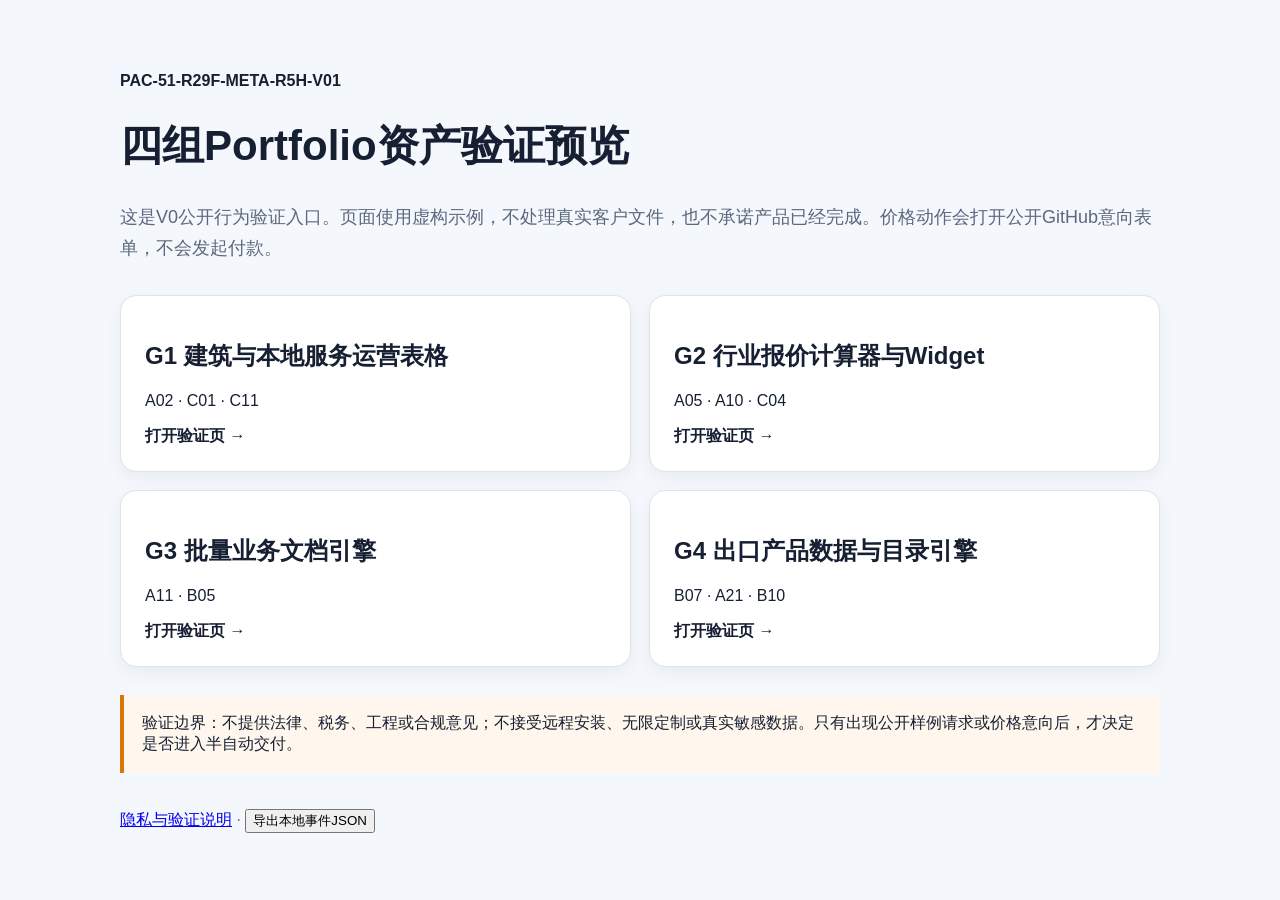
==== index.html @ 6216c7d0 "Add V0 validation landing page" ====
<!DOCTYPE html>
<html lang="zh-CN"><head><meta charset="utf-8"/><meta content="width=device-width,initial-scale=1" name="viewport"/><title>Portfolio V0/V1 并行验证</title><style>body{margin:0;background:#f4f7fb;color:#172033;font-family:Arial,"Microsoft YaHei",sans-serif}main{max-width:1040px;margin:auto;padding:56px 24px}h1{font-size:42px}.lead{font-size:18px;line-height:1.7;color:#5b687d}.grid{display:grid;grid-template-columns:repeat(2,1fr);gap:18px;margin-top:32px}.card{display:block;padding:24px;border:1px solid #dbe3ef;border-radius:16px;background:#fff;color:inherit;text-decoration:none;box-shadow:0 6px 18px rgba(15,23,42,.05)}.card:hover{transform:translateY(-2px)}.note{margin-top:28px;padding:18px;border-left:4px solid #d97706;background:#fff7ed}footer{margin-top:36px;color:#64748b}@media(max-width:700px){.grid{grid-template-columns:1fr}h1{font-size:32px}}</style></head><body><main><p><strong>PAC-51-R29F-META-R5H-V01</strong></p><h1>四组Portfolio资产验证预览</h1><p class="lead">这是V0公开行为验证入口。页面使用虚构示例，不处理真实客户文件，也不承诺产品已经完成。价格动作会打开公开GitHub意向表单，不会发起付款。</p><div class="grid"><a class="card" href="G1_construction_operations.html" onclick="pacTrack('variant_select','A02 · C01 · C11')"><h2>G1 建筑与本地服务运营表格</h2><p>A02 · C01 · C11</p><strong>打开验证页 →</strong></a><a class="card" href="G2_quote_calculators.html" onclick="pacTrack('variant_select','A05 · A10 · C04')"><h2>G2 行业报价计算器与Widget</h2><p>A05 · A10 · C04</p><strong>打开验证页 →</strong></a><a class="card" href="G3_batch_documents.html" onclick="pacTrack('variant_select','A11 · B05')"><h2>G3 批量业务文档引擎</h2><p>A11 · B05</p><strong>打开验证页 →</strong></a><a class="card" href="G4_export_data_catalog.html" onclick="pacTrack('variant_select','B07 · A21 · B10')"><h2>G4 出口产品数据与目录引擎</h2><p>B07 · A21 · B10</p><strong>打开验证页 →</strong></a></div><div class="note">验证边界：不提供法律、税务、工程或合规意见；不接受远程安装、无限定制或真实敏感数据。只有出现公开样例请求或价格意向后，才决定是否进入半自动交付。</div><footer><a href="privacy.html">隐私与验证说明</a> · <button onclick="pacExport()">导出本地事件JSON</button></footer></main><script>
(function(){
  const KEY='pac_v01_events';
  function events(){try{return JSON.parse(localStorage.getItem(KEY)||'[]')}catch(e){return []}}
  window.pacTrack=function(name,variant,value){
    const row={timestamp:new Date().toISOString(),experiment_id:'PAC-51-R29F-META-R5H-V01',variant_id:variant||'',session_id:(sessionStorage.pac_sid||(sessionStorage.pac_sid=crypto.randomUUID())),event_name:name,source:new URLSearchParams(location.search).get('utm_source')||'direct',medium:new URLSearchParams(location.search).get('utm_medium')||'',campaign:new URLSearchParams(location.search).get('utm_campaign')||'',price_arm:value||'',locale:document.documentElement.lang||'',qualified:name!=='page_view'};
    const a=events();a.push(row);localStorage.setItem(KEY,JSON.stringify(a));
  };
  window.pacExport=function(){const b=new Blob([JSON.stringify(events(),null,2)],{type:'application/json'});const u=URL.createObjectURL(b);const a=document.createElement('a');a.href=u;a.download='pac_v01_events.json';a.click();URL.revokeObjectURL(u)};
  pacTrack('page_view','');
  document.addEventListener('click',function(e){const t=e.target.closest('[data-variant]');if(!t)return;pacTrack(t.dataset.event||'preview_open',t.dataset.variant,t.dataset.price||'');});
})();
</script></body></html>
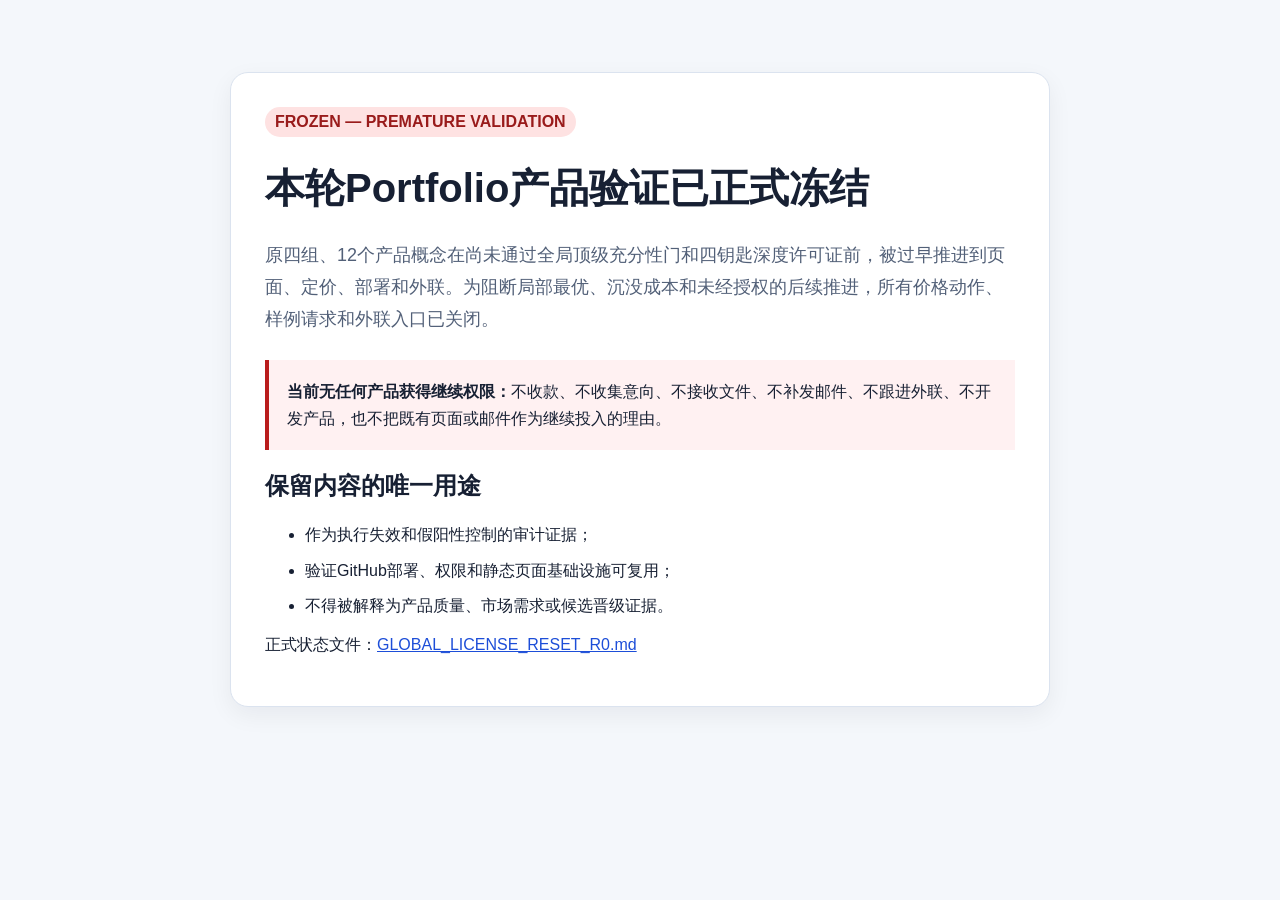
==== commit d3bdeb82: "Freeze premature V0 validation landing page" ====
--- a/index.html
+++ b/index.html
@@ -1,14 +1 @@
-<!DOCTYPE html>
-<html lang="zh-CN"><head><meta charset="utf-8"/><meta content="width=device-width,initial-scale=1" name="viewport"/><title>Portfolio V0/V1 并行验证</title><style>body{margin:0;background:#f4f7fb;color:#172033;font-family:Arial,"Microsoft YaHei",sans-serif}main{max-width:1040px;margin:auto;padding:56px 24px}h1{font-size:42px}.lead{font-size:18px;line-height:1.7;color:#5b687d}.grid{display:grid;grid-template-columns:repeat(2,1fr);gap:18px;margin-top:32px}.card{display:block;padding:24px;border:1px solid #dbe3ef;border-radius:16px;background:#fff;color:inherit;text-decoration:none;box-shadow:0 6px 18px rgba(15,23,42,.05)}.card:hover{transform:translateY(-2px)}.note{margin-top:28px;padding:18px;border-left:4px solid #d97706;background:#fff7ed}footer{margin-top:36px;color:#64748b}@media(max-width:700px){.grid{grid-template-columns:1fr}h1{font-size:32px}}</style></head><body><main><p><strong>PAC-51-R29F-META-R5H-V01</strong></p><h1>四组Portfolio资产验证预览</h1><p class="lead">这是V0公开行为验证入口。页面使用虚构示例，不处理真实客户文件，也不承诺产品已经完成。价格动作会打开公开GitHub意向表单，不会发起付款。</p><div class="grid"><a class="card" href="G1_construction_operations.html" onclick="pacTrack('variant_select','A02 · C01 · C11')"><h2>G1 建筑与本地服务运营表格</h2><p>A02 · C01 · C11</p><strong>打开验证页 →</strong></a><a class="card" href="G2_quote_calculators.html" onclick="pacTrack('variant_select','A05 · A10 · C04')"><h2>G2 行业报价计算器与Widget</h2><p>A05 · A10 · C04</p><strong>打开验证页 →</strong></a><a class="card" href="G3_batch_documents.html" onclick="pacTrack('variant_select','A11 · B05')"><h2>G3 批量业务文档引擎</h2><p>A11 · B05</p><strong>打开验证页 →</strong></a><a class="card" href="G4_export_data_catalog.html" onclick="pacTrack('variant_select','B07 · A21 · B10')"><h2>G4 出口产品数据与目录引擎</h2><p>B07 · A21 · B10</p><strong>打开验证页 →</strong></a></div><div class="note">验证边界：不提供法律、税务、工程或合规意见；不接受远程安装、无限定制或真实敏感数据。只有出现公开样例请求或价格意向后，才决定是否进入半自动交付。</div><footer><a href="privacy.html">隐私与验证说明</a> · <button onclick="pacExport()">导出本地事件JSON</button></footer></main><script>
-(function(){
-  const KEY='pac_v01_events';
-  function events(){try{return JSON.parse(localStorage.getItem(KEY)||'[]')}catch(e){return []}}
-  window.pacTrack=function(name,variant,value){
-    const row={timestamp:new Date().toISOString(),experiment_id:'PAC-51-R29F-META-R5H-V01',variant_id:variant||'',session_id:(sessionStorage.pac_sid||(sessionStorage.pac_sid=crypto.randomUUID())),event_name:name,source:new URLSearchParams(location.search).get('utm_source')||'direct',medium:new URLSearchParams(location.search).get('utm_medium')||'',campaign:new URLSearchParams(location.search).get('utm_campaign')||'',price_arm:value||'',locale:document.documentElement.lang||'',qualified:name!=='page_view'};
-    const a=events();a.push(row);localStorage.setItem(KEY,JSON.stringify(a));
-  };
-  window.pacExport=function(){const b=new Blob([JSON.stringify(events(),null,2)],{type:'application/json'});const u=URL.createObjectURL(b);const a=document.createElement('a');a.href=u;a.download='pac_v01_events.json';a.click();URL.revokeObjectURL(u)};
-  pacTrack('page_view','');
-  document.addEventListener('click',function(e){const t=e.target.closest('[data-variant]');if(!t)return;pacTrack(t.dataset.event||'preview_open',t.dataset.variant,t.dataset.price||'');});
-})();
-</script></body></html>+<!doctype html><html lang="zh-CN"><head><meta charset="utf-8"><meta name="viewport" content="width=device-width,initial-scale=1"><title>Portfolio验证已冻结</title><style>body{margin:0;background:#f4f7fb;color:#172033;font-family:Arial,"Microsoft YaHei",sans-serif}main{max-width:820px;margin:auto;padding:72px 24px}.card{background:#fff;border:1px solid #dbe3ef;border-radius:18px;padding:34px;box-shadow:0 8px 24px rgba(15,23,42,.06)}.tag{display:inline-block;padding:6px 10px;border-radius:999px;background:#fee2e2;color:#991b1b;font-weight:700}h1{font-size:40px;line-height:1.2}.lead{font-size:18px;line-height:1.8;color:#526078}.notice{margin-top:24px;padding:18px;border-left:4px solid #b91c1c;background:#fff1f2;line-height:1.7}li{margin:10px 0;line-height:1.6}a{color:#1d4ed8}</style></head><body><main><div class="card"><span class="tag">FROZEN — PREMATURE VALIDATION</span><h1>本轮Portfolio产品验证已正式冻结</h1><p class="lead">原四组、12个产品概念在尚未通过全局顶级充分性门和四钥匙深度许可证前，被过早推进到页面、定价、部署和外联。为阻断局部最优、沉没成本和未经授权的后续推进，所有价格动作、样例请求和外联入口已关闭。</p><div class="notice"><strong>当前无任何产品获得继续权限：</strong>不收款、不收集意向、不接收文件、不补发邮件、不跟进外联、不开发产品，也不把既有页面或邮件作为继续投入的理由。</div><h2>保留内容的唯一用途</h2><ul><li>作为执行失效和假阳性控制的审计证据；</li><li>验证GitHub部署、权限和静态页面基础设施可复用；</li><li>不得被解释为产品质量、市场需求或候选晋级证据。</li></ul><p>正式状态文件：<a href="GLOBAL_LICENSE_RESET_R0.md">GLOBAL_LICENSE_RESET_R0.md</a></p></div></main></body></html>
